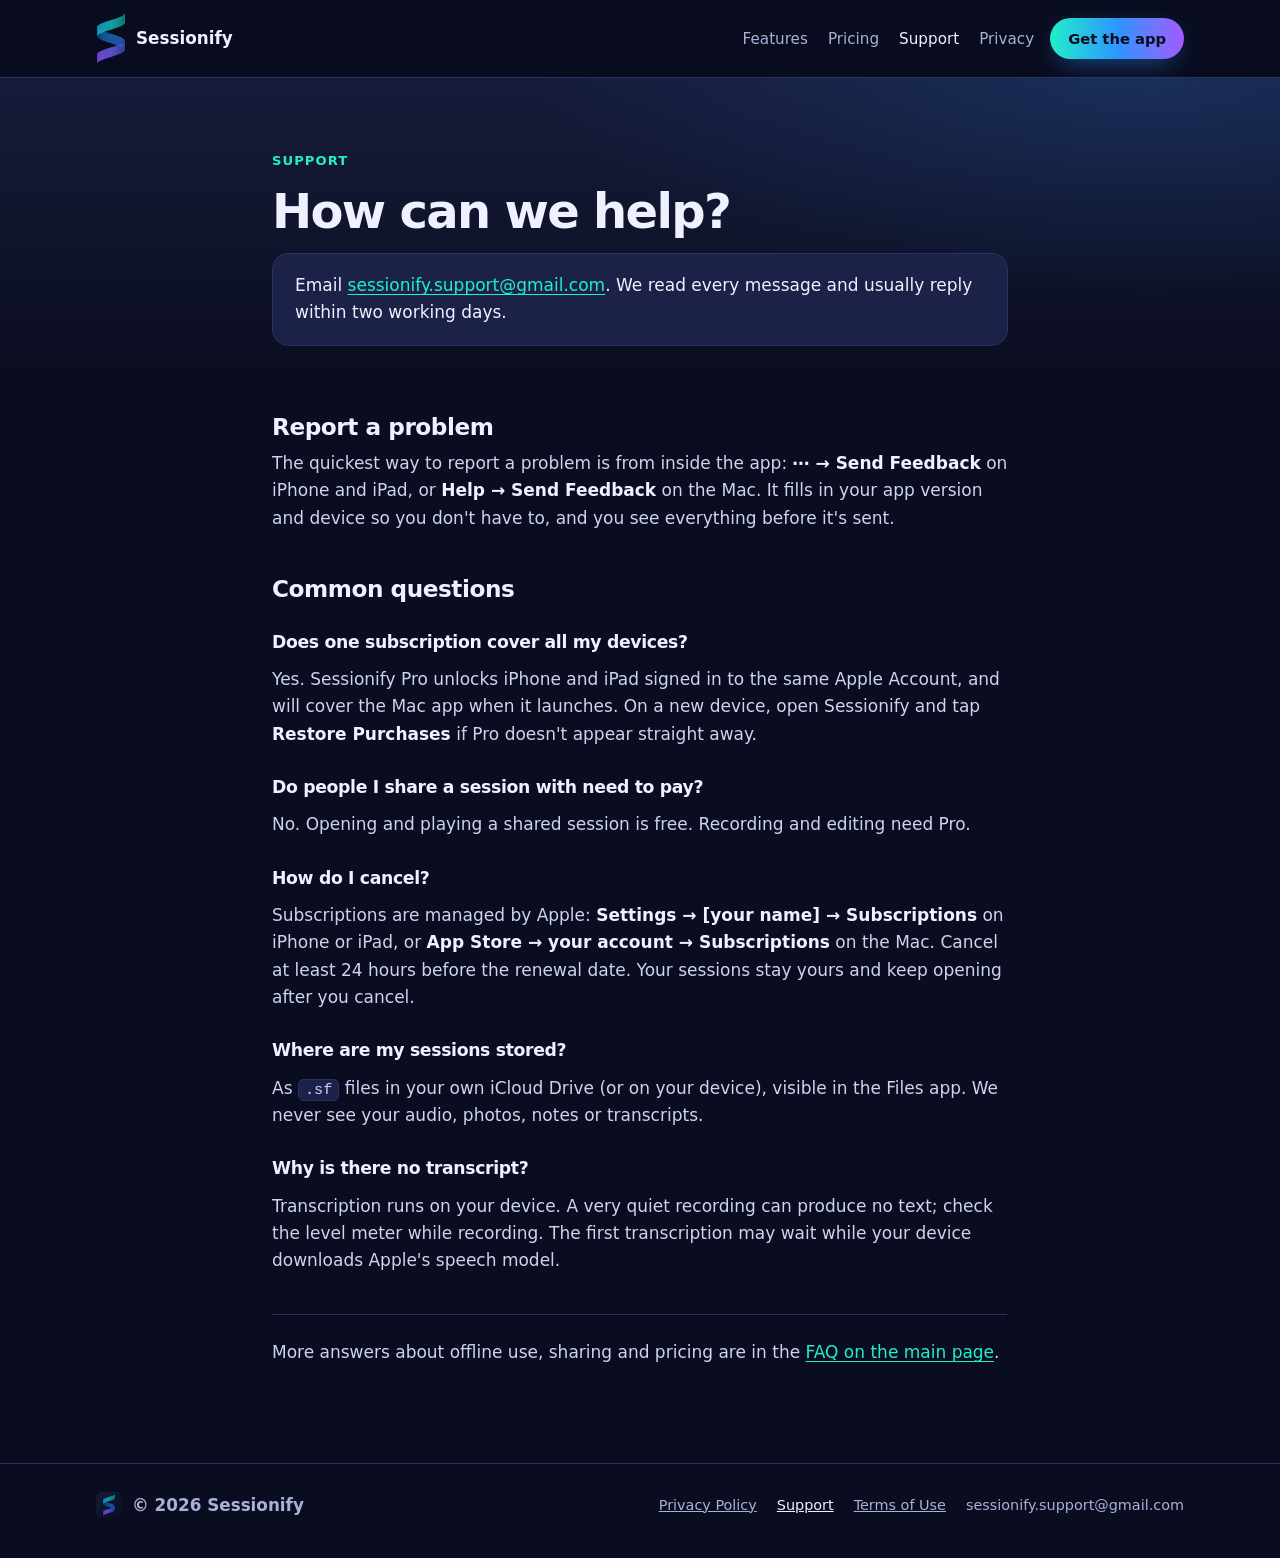
==== support/index.html @ 706d7b44 "Show Mac app as coming soon; iPhone and iPad available now The Mac app is still in App Store review." ====
<!doctype html>
<html lang="en">
<head>
<meta charset="utf-8">
<meta name="viewport" content="width=device-width,initial-scale=1,viewport-fit=cover">
<title>Sessionify Support</title>
<meta name="description" content="Get help with Sessionify, the offline recorder for in-person meetings: contact, subscriptions, sharing and storage.">
<meta name="theme-color" content="#0A0D1F">
<link rel="canonical" href="https://sessionify-app.github.io/landing/support/">
<meta property="og:type" content="website">
<meta property="og:url" content="https://sessionify-app.github.io/landing/support/">
<meta property="og:site_name" content="Sessionify">
<meta property="og:title" content="Sessionify Support">
<meta property="og:description" content="Get help with Sessionify: contact, subscriptions, sharing and storage.">
<meta property="og:image" content="https://sessionify-app.github.io/landing/assets/screenshots/web/mac-01-timeline.jpg">
<meta name="twitter:card" content="summary_large_image">
<meta name="apple-itunes-app" content="app-id=6821321012">
<link rel="icon" href="../assets/logo/sessionify-mark.svg" type="image/svg+xml">
<link rel="alternate icon" href="../assets/logo/sessionify-mark.png" type="image/png">
<link rel="apple-touch-icon" href="../assets/app-icon/icon-ios-1024.png">
<link rel="stylesheet" href="../style.css?v=4">
</head>
<body>

<header class="top">
  <div class="wrap nav">
    <a class="brand" href="../">
      <img src="../assets/logo/sessionify-mark.svg" alt="" width="30" height="30">
      <span>Sessionify</span>
    </a>
    <nav aria-label="Site">
      <a href="../#features">Features</a>
      <a href="../#pricing">Pricing</a>
      <a href="./" aria-current="page">Support</a>
      <a href="../privacy.html">Privacy</a>
    </nav>
    <a class="btn btn-sm" href="https://apps.apple.com/us/app/sessionify/id6821321012" rel="noopener">Get the app</a>
  </div>
</header>

<main>
  <section class="page-hero">
    <div class="wrap doc-wrap">
      <p class="eyebrow">Support</p>
      <h1>How can we help?</h1>
      <div class="card contact">
        <p>Email <a href="mailto:sessionify.support@gmail.com">sessionify.support@gmail.com</a>. We read every message and usually reply within two working days.</p>
      </div>
    </div>
  </section>

  <section class="doc-section">
    <div class="wrap doc-wrap doc">
      <h2>Report a problem</h2>
      <p>The quickest way to report a problem is from inside the app: <strong>⋯ → Send Feedback</strong> on iPhone and iPad, or <strong>Help → Send Feedback</strong> on the Mac. It fills in your app version and device so you don't have to, and you see everything before it's sent.</p>

      <h2>Common questions</h2>
      <h3>Does one subscription cover all my devices?</h3>
      <p>Yes. Sessionify Pro unlocks iPhone and iPad signed in to the same Apple Account, and will cover the Mac app when it launches. On a new device, open Sessionify and tap <strong>Restore Purchases</strong> if Pro doesn't appear straight away.</p>
      <h3>Do people I share a session with need to pay?</h3>
      <p>No. Opening and playing a shared session is free. Recording and editing need Pro.</p>
      <h3>How do I cancel?</h3>
      <p>Subscriptions are managed by Apple: <strong>Settings → [your name] → Subscriptions</strong> on iPhone or iPad, or <strong>App Store → your account → Subscriptions</strong> on the Mac. Cancel at least 24 hours before the renewal date. Your sessions stay yours and keep opening after you cancel.</p>
      <h3>Where are my sessions stored?</h3>
      <p>As <code>.sf</code> files in your own iCloud Drive (or on your device), visible in the Files app. We never see your audio, photos, notes or transcripts.</p>
      <h3>Why is there no transcript?</h3>
      <p>Transcription runs on your device. A very quiet recording can produce no text; check the level meter while recording. The first transcription may wait while your device downloads Apple's speech model.</p>

      <p class="doc-more">More answers about offline use, sharing and pricing are in the <a href="../#faq">FAQ on the main page</a>.</p>
    </div>
  </section>
</main>

<footer class="foot">
  <div class="wrap foot-row">
    <a class="brand" href="../">
      <img src="../assets/logo/sessionify-icon.svg" alt="" width="26" height="26">
      <span>© 2026 Sessionify</span>
    </a>
    <nav aria-label="Footer">
      <a href="../privacy.html">Privacy Policy</a>
      <a href="./" aria-current="page">Support</a>
      <a href="https://www.apple.com/legal/internet-services/itunes/dev/stdeula/">Terms of Use</a>
      <span class="mail">sessionify.support@gmail.com</span>
    </nav>
  </div>
</footer>

</body>
</html>
---- style.css ----
/* Layout: dark navy page, one brand gradient used only for the key word, buttons and the session timeline. */
:root {
  color-scheme: dark;
  --bg: #0A0D1F;
  --bg-raise: #161B3A;
  --panel: #1B2147;
  --line: #2A3163;
  --fg: #EEF1FF;
  --muted: #A9B1D6;
  --teal: #1FF0C8;
  --blue: #2E96FF;
  --violet: #A45BFF;
  --grad: linear-gradient(90deg, var(--teal), var(--blue) 50%, var(--violet));
  --font: -apple-system, BlinkMacSystemFont, "SF Pro Text", Inter, system-ui, sans-serif;
  --display: -apple-system, BlinkMacSystemFont, "SF Pro Display", Inter, system-ui, sans-serif;
  --mono: ui-monospace, "SF Mono", Menlo, monospace;
}

* { box-sizing: border-box; }
[hidden] { display: none !important; }
html { scroll-behavior: smooth; }
@media (prefers-reduced-motion: reduce) { html { scroll-behavior: auto; } }
body { margin: 0; background: var(--bg); color: var(--fg); font: 17px/1.6 var(--font); -webkit-font-smoothing: antialiased; }
img { max-width: 100%; height: auto; display: block; }
a { color: var(--fg); }
a:focus-visible, summary:focus-visible { outline: 2px solid var(--teal); outline-offset: 3px; border-radius: 6px; }
h1, h2, h3, .display { font-family: var(--display); text-wrap: balance; letter-spacing: -0.02em; margin: 0; }
h2 { font-size: clamp(1.6rem, 3.2vw, 2.25rem); line-height: 1.15; }
h3 { font-size: 1.1rem; }
p { margin: 0; }

.wrap {
  max-width: 1120px; margin: 0 auto;
  padding-left: max(16px, env(safe-area-inset-left, 0px));
  padding-right: max(16px, env(safe-area-inset-right, 0px));
}
section { padding-block: clamp(56px, 9vw, 104px); }
.fine { color: var(--muted); font-size: 0.9rem; }
.grad { background: var(--grad); -webkit-background-clip: text; background-clip: text; color: transparent; }

.btn {
  display: inline-block; padding: 14px 24px; border-radius: 999px;
  background: var(--grad); color: #0A0D1F; font-weight: 650; text-decoration: none;
  box-shadow: 0 8px 28px -10px rgba(46, 150, 255, 0.7);
  transition: transform .15s ease, box-shadow .15s ease;
}
.btn:hover { transform: translateY(-1px); box-shadow: 0 12px 32px -10px rgba(164, 91, 255, 0.8); }
@media (prefers-reduced-motion: reduce) { .btn { transition: none; } .btn:hover { transform: none; } }

.btn-sm { padding: 9px 18px; font-size: 0.92rem; }
.btn-ghost { background: transparent; color: var(--fg); box-shadow: inset 0 0 0 1.5px var(--line); }
.btn-ghost:hover { box-shadow: inset 0 0 0 1.5px var(--blue); }
.cta-row { display: flex; flex-wrap: wrap; align-items: center; gap: 14px; }
.cta-row.center { justify-content: center; }
.badge img { height: 50px; width: auto; }

/* Header */
.top { position: sticky; top: env(safe-area-inset-top, 0px); z-index: 20; background: rgba(10, 13, 31, 0.86); backdrop-filter: blur(12px); -webkit-backdrop-filter: blur(12px); border-bottom: 1px solid var(--line); }
body::before { content: ""; position: fixed; inset: 0 0 auto; height: env(safe-area-inset-top, 0px); z-index: 21; background: var(--bg); }
.nav { display: flex; align-items: center; justify-content: space-between; gap: 16px; padding-block: 12px; }
.brand { display: flex; align-items: center; gap: 10px; text-decoration: none; font-weight: 650; font-size: 1.05rem; }
.nav nav { display: flex; gap: 20px; flex-wrap: wrap; }
.nav nav a { color: var(--muted); text-decoration: none; font-size: 0.95rem; }
.nav nav a:hover { color: var(--fg); }
.nav nav { margin-left: auto; }
@media (max-width: 720px) { .nav nav { display: none; } .nav .btn-sm { margin-left: auto; } }

/* Hero */
.hero { background: radial-gradient(90% 80% at 85% 10%, rgba(46,150,255,.18), transparent 60%), linear-gradient(180deg, var(--bg-raise), var(--bg)); padding-block: clamp(40px, 7vw, 88px); overflow: hidden; }
.hero-grid { display: grid; grid-template-columns: 1fr 1.1fr; gap: clamp(28px, 5vw, 64px); align-items: center; }
.hero-copy { min-width: 0; display: grid; gap: 22px; }
.eyebrow { margin: 0; font-family: var(--font); color: var(--teal); font-size: 0.82rem; font-weight: 600; letter-spacing: 0.08em; text-transform: uppercase; }
h1:not(.eyebrow), .display { font-weight: 700; font-size: clamp(2.3rem, 5.2vw, 3.8rem); line-height: 1.04; letter-spacing: -0.035em; }
.lede { color: var(--muted); font-size: clamp(1.05rem, 1.7vw, 1.22rem); max-width: 34em; }
.trust { list-style: none; margin: 0; padding: 0; display: flex; flex-wrap: wrap; gap: 8px 18px; color: var(--muted); font-size: 0.9rem; }
.trust li::before { content: "✓"; color: var(--teal); margin-right: 6px; font-weight: 700; }
.hero-media { position: relative; min-width: 0; padding-bottom: 6%; padding-right: 4%; }
.hero-mac { width: 100%; border-radius: 14px; box-shadow: 0 30px 80px -30px rgba(0,0,0,.8); }
.hero-phone { position: absolute; right: 0; bottom: 0; width: 30%; border-radius: 18px; box-shadow: 0 24px 50px -16px rgba(0,0,0,.85), 0 0 0 1px var(--line); }
@media (max-width: 860px) { .hero-grid { grid-template-columns: 1fr; } }

/* Who */
.who { padding-block: 22px; border-top: 1px solid var(--line); border-bottom: 1px solid var(--line); }
.who-row { display: flex; flex-wrap: wrap; align-items: center; gap: 10px 24px; }
.who-label { color: var(--muted); font-size: 0.82rem; letter-spacing: 0.08em; text-transform: uppercase; font-weight: 600; }
.who ul { list-style: none; margin: 0; padding: 0; display: flex; flex-wrap: wrap; gap: 8px; }
.who li { padding: 6px 14px; border-radius: 999px; background: var(--panel); font-size: 0.92rem; }

/* Problem + timeline */
.problem-text { font-family: var(--display); font-size: clamp(1.3rem, 2.6vw, 1.85rem); line-height: 1.35; max-width: 30em; color: var(--muted); letter-spacing: -0.01em; }
.problem-text strong { color: var(--fg); font-weight: 650; }
.timeline { margin-top: clamp(32px, 5vw, 56px); background: var(--panel); border: 1px solid var(--line); border-radius: 20px; padding: clamp(16px, 3vw, 28px); display: grid; gap: 18px; }
.tl-head { display: flex; justify-content: space-between; gap: 12px; flex-wrap: wrap; font-size: 0.9rem; }
.tl-title { font-weight: 600; }
.tl-now { font-family: var(--mono); color: var(--teal); font-variant-numeric: tabular-nums; }
.tl-track { position: relative; height: 72px; }
.tl-wave { position: absolute; inset: 0; display: flex; align-items: center; gap: 2px; }
.tl-wave i { flex: 1; background: var(--line); border-radius: 2px; min-height: 4px; }
.tl-played { position: absolute; inset: 0 auto 0 0; background: linear-gradient(90deg, rgba(31,240,200,.16), rgba(46,150,255,.2)); border-radius: 8px; }
.tl-mark { position: absolute; top: -6px; width: 12px; height: 12px; margin-left: -6px; border-radius: 50%; background: var(--muted); box-shadow: 0 0 0 3px var(--panel); }
.tl-mark.on { background: var(--teal); }
.tl-head-line { position: absolute; top: -6px; bottom: -6px; width: 2px; margin-left: -1px; background: var(--teal); }
.tl-events { list-style: none; margin: 0; padding: 0; display: grid; grid-template-columns: repeat(4, minmax(0, 1fr)); gap: 12px; }
.tl-events li { display: grid; gap: 2px; padding: 12px 14px; border-radius: 12px; border: 1px solid var(--line); font-size: 0.92rem; color: var(--muted); min-width: 0; }
.tl-events li.on { border-color: var(--teal); color: var(--fg); background: rgba(31, 240, 200, 0.06); }
.tl-events time { font-family: var(--mono); font-variant-numeric: tabular-nums; color: var(--fg); font-size: 0.85rem; }
.tl-events span { font-size: 0.72rem; text-transform: uppercase; letter-spacing: 0.08em; color: var(--blue); font-weight: 600; }
.tl-caption { margin-top: 18px; color: var(--muted); }
@media (max-width: 760px) { .tl-events { grid-template-columns: repeat(2, minmax(0, 1fr)); } }

/* Versus */
.versus { padding-block-start: 0; }
.versus-sub { color: var(--muted); margin-top: 14px; max-width: 46em; font-size: 1.08rem; }
.versus-grid { margin-top: 32px; display: grid; grid-template-columns: 1fr 1fr; gap: 20px; }
.vs-col { border: 1px solid var(--line); border-radius: 20px; padding: 26px 28px; display: grid; gap: 14px; align-content: start; min-width: 0; }
.vs-col h3 { color: var(--muted); }
.vs-col ul { list-style: none; margin: 0; padding: 0; display: grid; gap: 10px; }
.vs-col li { position: relative; padding-left: 26px; color: var(--muted); }
.vs-col li::before { content: "–"; position: absolute; left: 4px; color: var(--muted); }
.vs-col.us { background: var(--panel); border-color: transparent; box-shadow: inset 0 0 0 1.5px var(--teal); }
.vs-col.us h3 { color: var(--fg); }
.vs-col.us li { color: var(--fg); }
.vs-col.us li::before { content: "✓"; left: 0; color: var(--teal); font-weight: 700; }
@media (max-width: 760px) { .versus-grid { grid-template-columns: 1fr; } }

/* Features */
.features { background: var(--bg-raise); }
.feature-grid { display: grid; grid-template-columns: repeat(4, minmax(0, 1fr)); gap: clamp(20px, 3vw, 32px); }
.feature { display: grid; grid-template-rows: auto 1fr; gap: 20px; min-width: 0; }
.feature-text { display: grid; gap: 8px; align-content: start; }
.feature h2 { font-size: 1.3rem; }
.feature p { color: var(--muted); font-size: 0.98rem; }
.feature img { border-radius: 18px; align-self: end; }
@media (max-width: 960px) { .feature-grid { grid-template-columns: repeat(2, minmax(0, 1fr)); row-gap: 56px; } }
@media (max-width: 520px) {
  .feature-grid { grid-template-columns: 1fr; }
  .feature img { max-width: 300px; }
}
.inline-cta { margin-top: clamp(40px, 6vw, 64px); display: flex; flex-wrap: wrap; align-items: center; justify-content: space-between; gap: 16px 24px; padding: 24px 28px; border-radius: 20px; background: var(--panel); border: 1px solid var(--line); }
.inline-cta p { font-family: var(--display); font-size: 1.25rem; font-weight: 600; }

/* Tour */
.tour-head { display: flex; flex-wrap: wrap; align-items: center; justify-content: space-between; gap: 16px; }
.tabs { display: inline-flex; padding: 4px; border-radius: 999px; background: var(--panel); border: 1px solid var(--line); }
.tabs button { font: inherit; font-size: 0.95rem; font-weight: 600; color: var(--muted); background: none; border: 0; padding: 8px 18px; border-radius: 999px; cursor: pointer; }
.tabs button[aria-selected="true"] { background: var(--fg); color: var(--bg); }
.tabs button:focus-visible { outline: 2px solid var(--teal); outline-offset: 2px; }
.tour-sub { color: var(--muted); margin-top: 14px; max-width: 46em; }
.strip { margin-top: 28px; display: flex; gap: 16px; overflow-x: auto; scroll-snap-type: x mandatory; padding-bottom: 12px; overscroll-behavior-x: contain; }
.strip:focus-visible { outline: 2px solid var(--teal); outline-offset: 4px; border-radius: 12px; }
.strip img { flex: 0 0 auto; scroll-snap-align: start; border-radius: 16px; height: auto; }
.strip-phone img { width: min(240px, 62vw); }
.strip-pad img { width: min(340px, 72vw); }
.strip-mac img { width: min(620px, 86vw); border-radius: 12px; }
.strip-hint { margin-top: 10px; }

/* Share */
.share-grid { display: grid; grid-template-columns: 1fr 1.2fr; gap: 24px 48px; align-items: baseline; }
.share p { color: var(--muted); font-size: 1.1rem; max-width: 36em; }
@media (max-width: 760px) { .share-grid { grid-template-columns: 1fr; } }

.share { background: var(--bg-raise); }

/* Privacy */
.privacy { background: radial-gradient(120% 140% at 0% 0%, rgba(31,240,200,.12), transparent 55%), var(--bg); }
.label-chip { display: inline-flex; flex-wrap: wrap; align-items: center; gap: 10px; justify-self: start; padding: 8px 16px 8px 8px; border-radius: 999px; background: var(--panel); border: 1px solid var(--line); font-weight: 650; font-size: 0.98rem !important; }
.label-chip span { padding: 4px 10px; border-radius: 999px; background: var(--bg); color: var(--muted); font-weight: 500; font-size: 0.8rem; }
.privacy-grid { display: grid; grid-template-columns: 1fr 1fr; gap: 24px 48px; align-items: start; }
.privacy-grid > div { display: grid; gap: 14px; }
.privacy p:not(.fine) { font-size: 1.12rem; }
@media (max-width: 760px) { .privacy-grid { grid-template-columns: 1fr; } }

/* Pricing */
.pricing { background: var(--bg-raise); }
.pricing h2 { margin-bottom: 32px; }
.price-grid { display: grid; grid-template-columns: 1.2fr 1fr 1fr; gap: 20px; align-items: stretch; }
.plan { border: 1px solid var(--line); border-radius: 20px; padding: 28px; display: grid; grid-template-rows: auto auto auto auto 1fr auto; gap: 10px; min-width: 0; background: var(--bg); }
.plan:not(.pro) { grid-template-rows: auto auto auto 1fr auto; }
.plan p { color: var(--muted); }
.plan .price { font-family: var(--display); font-size: 2.6rem; font-weight: 700; color: var(--fg); letter-spacing: -0.03em; line-height: 1.1; font-variant-numeric: tabular-nums; }
.plan .price small { font-size: 1rem; font-weight: 500; color: var(--muted); letter-spacing: 0; }
.plan .alt { color: var(--teal); font-weight: 600; }
.plan .muted-alt { color: var(--muted); font-weight: 400; }
.plan ul { margin: 6px 0 0; padding: 0; list-style: none; display: grid; gap: 8px; align-content: start; }
.plan li { padding-left: 24px; position: relative; font-size: 0.96rem; }
.plan li::before { content: "✓"; position: absolute; left: 0; color: var(--teal); font-weight: 700; }
.plan .btn { justify-self: stretch; text-align: center; margin-top: 12px; }
.plan.pro { background: var(--panel); border-color: transparent; box-shadow: inset 0 0 0 1.5px var(--blue), 0 20px 60px -30px rgba(46,150,255,.6); }
.plan-tag { justify-self: start; font-size: 0.75rem; font-weight: 700; letter-spacing: 0.08em; text-transform: uppercase; color: var(--bg) !important; background: var(--grad); padding: 4px 10px; border-radius: 999px; }
.price-note { margin-top: 18px; }
@media (max-width: 900px) { .price-grid { grid-template-columns: 1fr; } }

/* FAQ */
.faq h2 { margin-bottom: 24px; }
.faq-list { display: grid; max-width: 760px; }
details { border-bottom: 1px solid var(--line); }
summary { cursor: pointer; list-style: none; padding: 18px 32px 18px 0; font-weight: 600; position: relative; }
summary::-webkit-details-marker { display: none; }
summary::after { content: "+"; position: absolute; right: 4px; top: 14px; font-size: 1.4rem; color: var(--muted); font-weight: 400; }
details[open] summary::after { content: "−"; }
details p { color: var(--muted); padding-bottom: 18px; max-width: 62ch; }

/* Final */
.final { background: radial-gradient(70% 90% at 50% 100%, rgba(164,91,255,.18), transparent 70%), var(--bg-raise); }
.final-inner { display: grid; justify-items: center; text-align: center; gap: 20px; }
.final h2 { max-width: 18em; }
.final-sub { color: var(--muted); }
.icons { display: flex; gap: 16px; align-items: center; }
.icons img { width: 88px; height: 88px; border-radius: 20px; }

/* Mobile download dock */
.dock { display: none; }
@media (max-width: 720px) {
  .dock {
    display: flex; align-items: center; gap: 12px;
    position: fixed; left: 0; right: 0; bottom: 0; z-index: 30;
    padding-top: 10px;
    padding-bottom: calc(10px + env(safe-area-inset-bottom, 0px));
    padding-left: max(16px, env(safe-area-inset-left, 0px));
    padding-right: max(16px, env(safe-area-inset-right, 0px));
    background: rgba(22, 27, 58, 0.94); backdrop-filter: blur(12px); -webkit-backdrop-filter: blur(12px);
    border-top: 1px solid var(--line);
  }
  .dock img { width: 40px; height: 40px; border-radius: 10px; }
  .dock-text { display: grid; line-height: 1.25; min-width: 0; flex: 1; }
  .dock-text span { color: var(--muted); font-size: 0.8rem; }
  body { padding-bottom: 76px; }
}

/* Footer */
.foot { border-top: 1px solid var(--line); padding-block: 28px 40px; color: var(--muted); font-size: 0.9rem; }
.foot-row { display: flex; justify-content: space-between; align-items: center; gap: 16px; flex-wrap: wrap; }
.foot nav { display: flex; gap: 20px; flex-wrap: wrap; }
.foot a { color: var(--muted); }
.foot a:hover { color: var(--fg); }
.mail { user-select: all; }

/* Support and policy pages (site root) */
.nav nav a[aria-current="page"], .foot a[aria-current="page"] { color: var(--fg); }
.page-hero { background: radial-gradient(80% 120% at 90% 0%, rgba(46,150,255,.16), transparent 60%), linear-gradient(180deg, var(--bg-raise), var(--bg)); padding-block: clamp(40px, 7vw, 72px) clamp(28px, 4vw, 40px); }
.doc-wrap { max-width: 768px; }
.page-hero .doc-wrap { display: grid; gap: 16px; }
.page-hero h1 { font-size: clamp(2rem, 4.4vw, 3rem); }
.card { background: var(--panel); border: 1px solid var(--line); border-radius: 16px; padding: 18px 22px; }
.card p { color: var(--fg); }
.doc-section { padding-block: 8px clamp(56px, 8vw, 96px); }
.doc h2 { font-size: 1.45rem; margin-top: 44px; }
.doc h3 { font-size: 1.08rem; margin-top: 26px; }
.doc p { color: #CDD3F0; margin-top: 10px; max-width: 68ch; }
.doc strong { color: var(--fg); }
.doc a, .card a { color: var(--teal); text-underline-offset: 3px; }
.doc code { font-family: var(--mono); font-size: 0.9em; background: var(--panel); border: 1px solid var(--line); padding: 1px 6px; border-radius: 6px; }
.doc-more { margin-top: 40px !important; padding-top: 24px; border-top: 1px solid var(--line); }
.doc > h2:first-child { margin-top: 20px; }

/* iPad hero and Mac coming-soon */
.hero-pad { width: 74%; }
.tabs .soon { font-size: 0.68rem; font-weight: 700; letter-spacing: 0.06em; text-transform: uppercase; padding: 2px 7px; margin-left: 4px; border-radius: 999px; background: var(--grad); color: var(--bg); vertical-align: 2px; }
.soon-card { flex: 0 0 auto; scroll-snap-align: start; width: min(280px, 72vw); display: grid; align-content: center; justify-items: start; gap: 10px; padding: 28px; border-radius: 16px; background: var(--panel); border: 1px solid var(--line); }
.soon-card img { width: 72px; height: 72px; border-radius: 16px; }
.soon-card strong { font-family: var(--display); font-size: 1.2rem; }
.soon-card span { color: var(--muted); font-size: 0.95rem; }
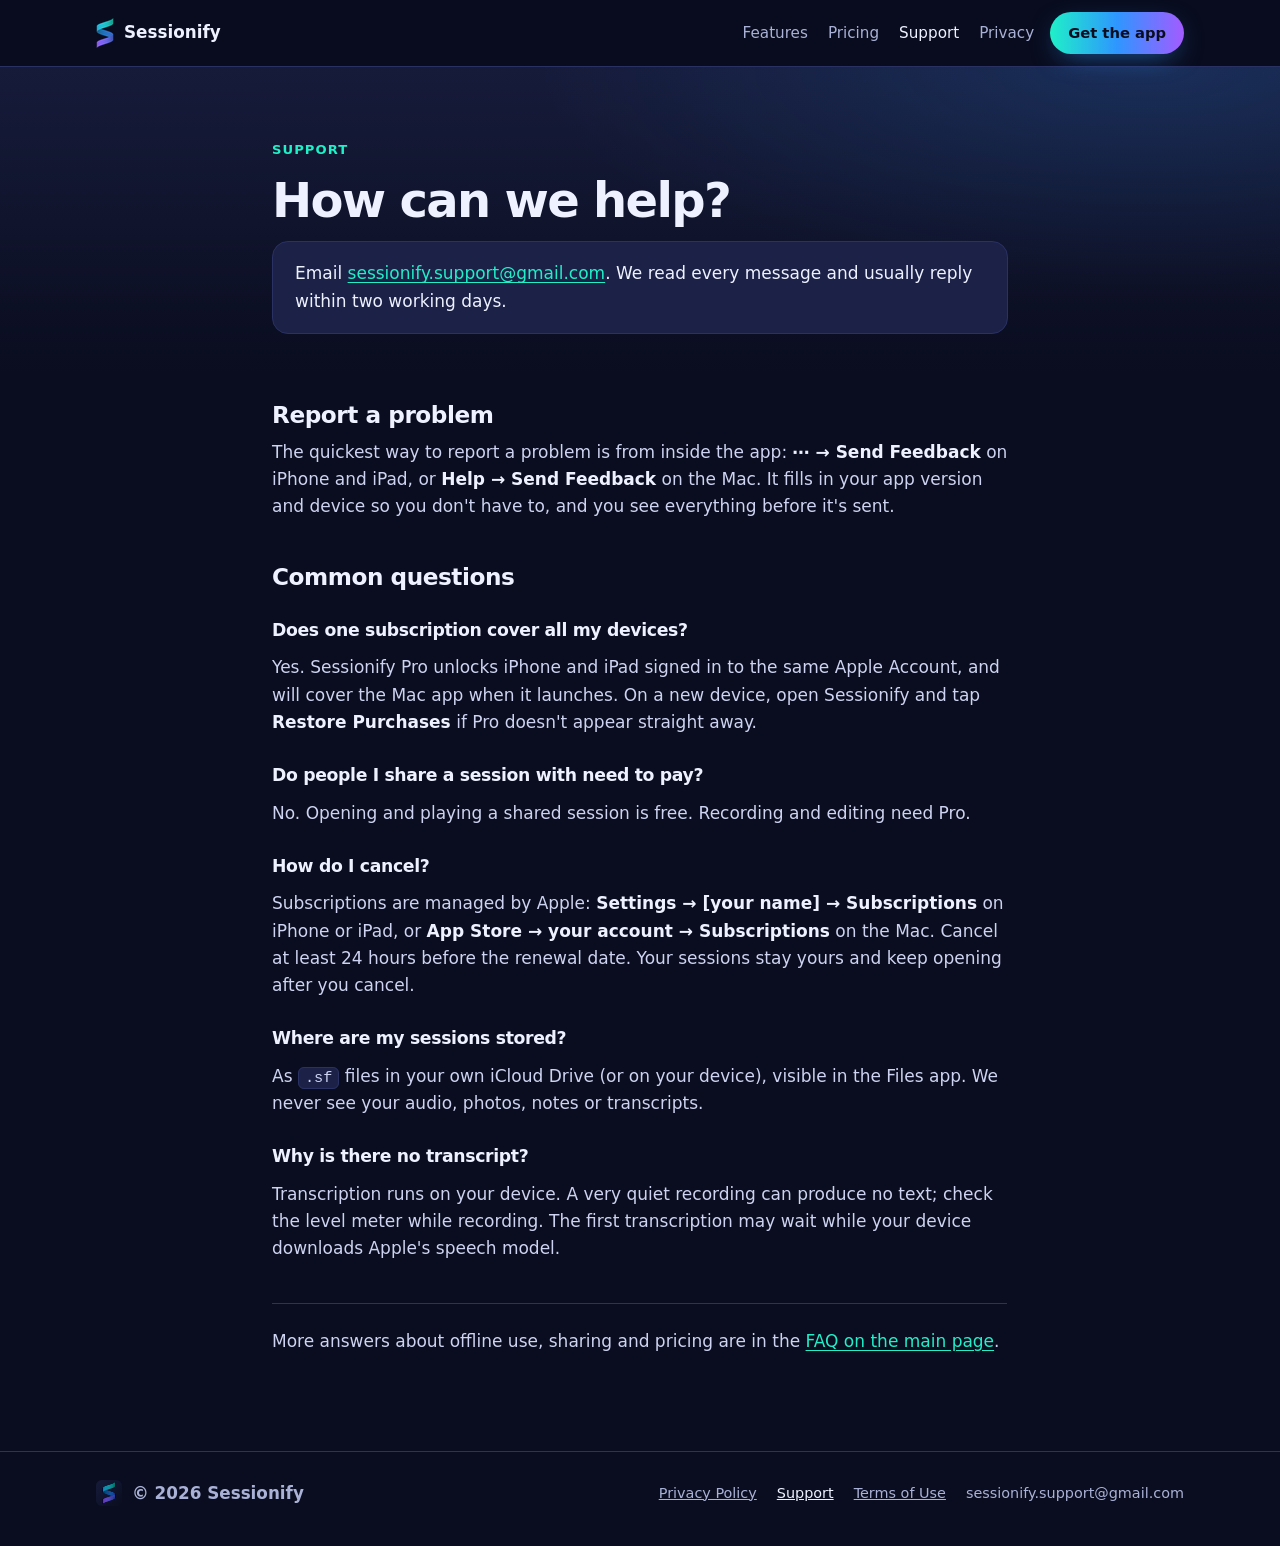
==== commit 3c78979d: "Use crisp PNG header logo instead of the striped SVG The mark SVG is built from 240 thin strips, whi" ====
--- a/support/index.html
+++ b/support/index.html
@@ -18,14 +18,14 @@
 <link rel="icon" href="../assets/logo/sessionify-mark.svg" type="image/svg+xml">
 <link rel="alternate icon" href="../assets/logo/sessionify-mark.png" type="image/png">
 <link rel="apple-touch-icon" href="../assets/app-icon/icon-ios-1024.png">
-<link rel="stylesheet" href="../style.css?v=4">
+<link rel="stylesheet" href="../style.css?v=7">
 </head>
 <body>
 
 <header class="top">
   <div class="wrap nav">
     <a class="brand" href="../">
-      <img src="../assets/logo/sessionify-mark.svg" alt="" width="30" height="30">
+      <img src="../assets/logo/sessionify-mark-32.png" srcset="../assets/logo/sessionify-mark-64.png 2x, ../assets/logo/sessionify-mark-96.png 3x" alt="" width="18" height="32">
       <span>Sessionify</span>
     </a>
     <nav aria-label="Site">
--- a/style.css
+++ b/style.css
@@ -74,9 +74,9 @@
 .lede { color: var(--muted); font-size: clamp(1.05rem, 1.7vw, 1.22rem); max-width: 34em; }
 .trust { list-style: none; margin: 0; padding: 0; display: flex; flex-wrap: wrap; gap: 8px 18px; color: var(--muted); font-size: 0.9rem; }
 .trust li::before { content: "✓"; color: var(--teal); margin-right: 6px; font-weight: 700; }
-.hero-media { position: relative; min-width: 0; padding-bottom: 6%; padding-right: 4%; }
-.hero-mac { width: 100%; border-radius: 14px; box-shadow: 0 30px 80px -30px rgba(0,0,0,.8); }
-.hero-phone { position: absolute; right: 0; bottom: 0; width: 30%; border-radius: 18px; box-shadow: 0 24px 50px -16px rgba(0,0,0,.85), 0 0 0 1px var(--line); }
+.hero-media { position: relative; min-width: 0; padding-bottom: 3%; max-width: 620px; justify-self: center; width: 100%; }
+.hero-pad { width: 82%; filter: drop-shadow(0 30px 40px rgba(0, 0, 0, 0.55)); }
+.hero-phone { position: absolute; right: 0; bottom: 0; width: 34%; filter: drop-shadow(0 24px 30px rgba(0, 0, 0, 0.6)); }
 @media (max-width: 860px) { .hero-grid { grid-template-columns: 1fr; } }
 
 /* Who */
@@ -163,8 +163,6 @@
 
 /* Privacy */
 .privacy { background: radial-gradient(120% 140% at 0% 0%, rgba(31,240,200,.12), transparent 55%), var(--bg); }
-.label-chip { display: inline-flex; flex-wrap: wrap; align-items: center; gap: 10px; justify-self: start; padding: 8px 16px 8px 8px; border-radius: 999px; background: var(--panel); border: 1px solid var(--line); font-weight: 650; font-size: 0.98rem !important; }
-.label-chip span { padding: 4px 10px; border-radius: 999px; background: var(--bg); color: var(--muted); font-weight: 500; font-size: 0.8rem; }
 .privacy-grid { display: grid; grid-template-columns: 1fr 1fr; gap: 24px 48px; align-items: start; }
 .privacy-grid > div { display: grid; gap: 14px; }
 .privacy p:not(.fine) { font-size: 1.12rem; }
@@ -254,9 +252,30 @@
 .doc > h2:first-child { margin-top: 20px; }
 
 /* iPad hero and Mac coming-soon */
-.hero-pad { width: 74%; }
 .tabs .soon { font-size: 0.68rem; font-weight: 700; letter-spacing: 0.06em; text-transform: uppercase; padding: 2px 7px; margin-left: 4px; border-radius: 999px; background: var(--grad); color: var(--bg); vertical-align: 2px; }
 .soon-card { flex: 0 0 auto; scroll-snap-align: start; width: min(280px, 72vw); display: grid; align-content: center; justify-items: start; gap: 10px; padding: 28px; border-radius: 16px; background: var(--panel); border: 1px solid var(--line); }
 .soon-card img { width: 72px; height: 72px; border-radius: 16px; }
 .soon-card strong { font-family: var(--display); font-size: 1.2rem; }
 .soon-card span { color: var(--muted); font-size: 0.95rem; }
+.strip-mac img.mac-window { border-radius: 0; filter: drop-shadow(0 0 1px rgba(255, 255, 255, 0.35)) drop-shadow(0 20px 36px rgba(0, 0, 0, 0.5)); align-self: center; }
+@media (max-width: 720px) {
+  .dock { transition: transform .25s ease; }
+  body.hero-in-view .dock { transform: translateY(110%); }
+}
+@media (prefers-reduced-motion: reduce) { .dock { transition: none; } }
+.platforms { color: var(--muted); font-size: 0.95rem; margin-top: -6px; }
+.platforms strong { color: var(--fg); font-weight: 600; }
+.dock-text span { white-space: nowrap; overflow: hidden; text-overflow: ellipsis; }
+@media (max-width: 380px) { .dock img { display: none; } }
+.badge-lg img { height: 56px; width: auto; }
+.badge { display: inline-block; border-radius: 10px; transition: transform .15s ease; }
+.badge:hover { transform: translateY(-1px); }
+.badge:focus-visible { outline: 2px solid var(--teal); outline-offset: 3px; }
+@media (prefers-reduced-motion: reduce) { .badge { transition: none; } .badge:hover { transform: none; } }
+.privacy-label { display: flex; align-items: flex-start; gap: 16px; padding: 18px 20px; border-radius: 16px; background: var(--panel); border: 1px solid var(--line); max-width: 30rem; }
+.privacy-label svg { flex: 0 0 auto; color: var(--teal); margin-top: 2px; }
+.privacy-label div { display: grid; gap: 2px; min-width: 0; }
+.privacy .privacy-label p { font-size: 0.92rem; margin: 0; }
+.privacy .privacy-label .pl-kicker { color: var(--muted); font-size: 0.75rem; letter-spacing: 0.06em; text-transform: uppercase; font-weight: 600; }
+.privacy .privacy-label .pl-title { color: var(--fg); font-family: var(--display); font-size: 1.15rem; font-weight: 700; }
+.privacy .privacy-label .pl-body { color: var(--muted); }
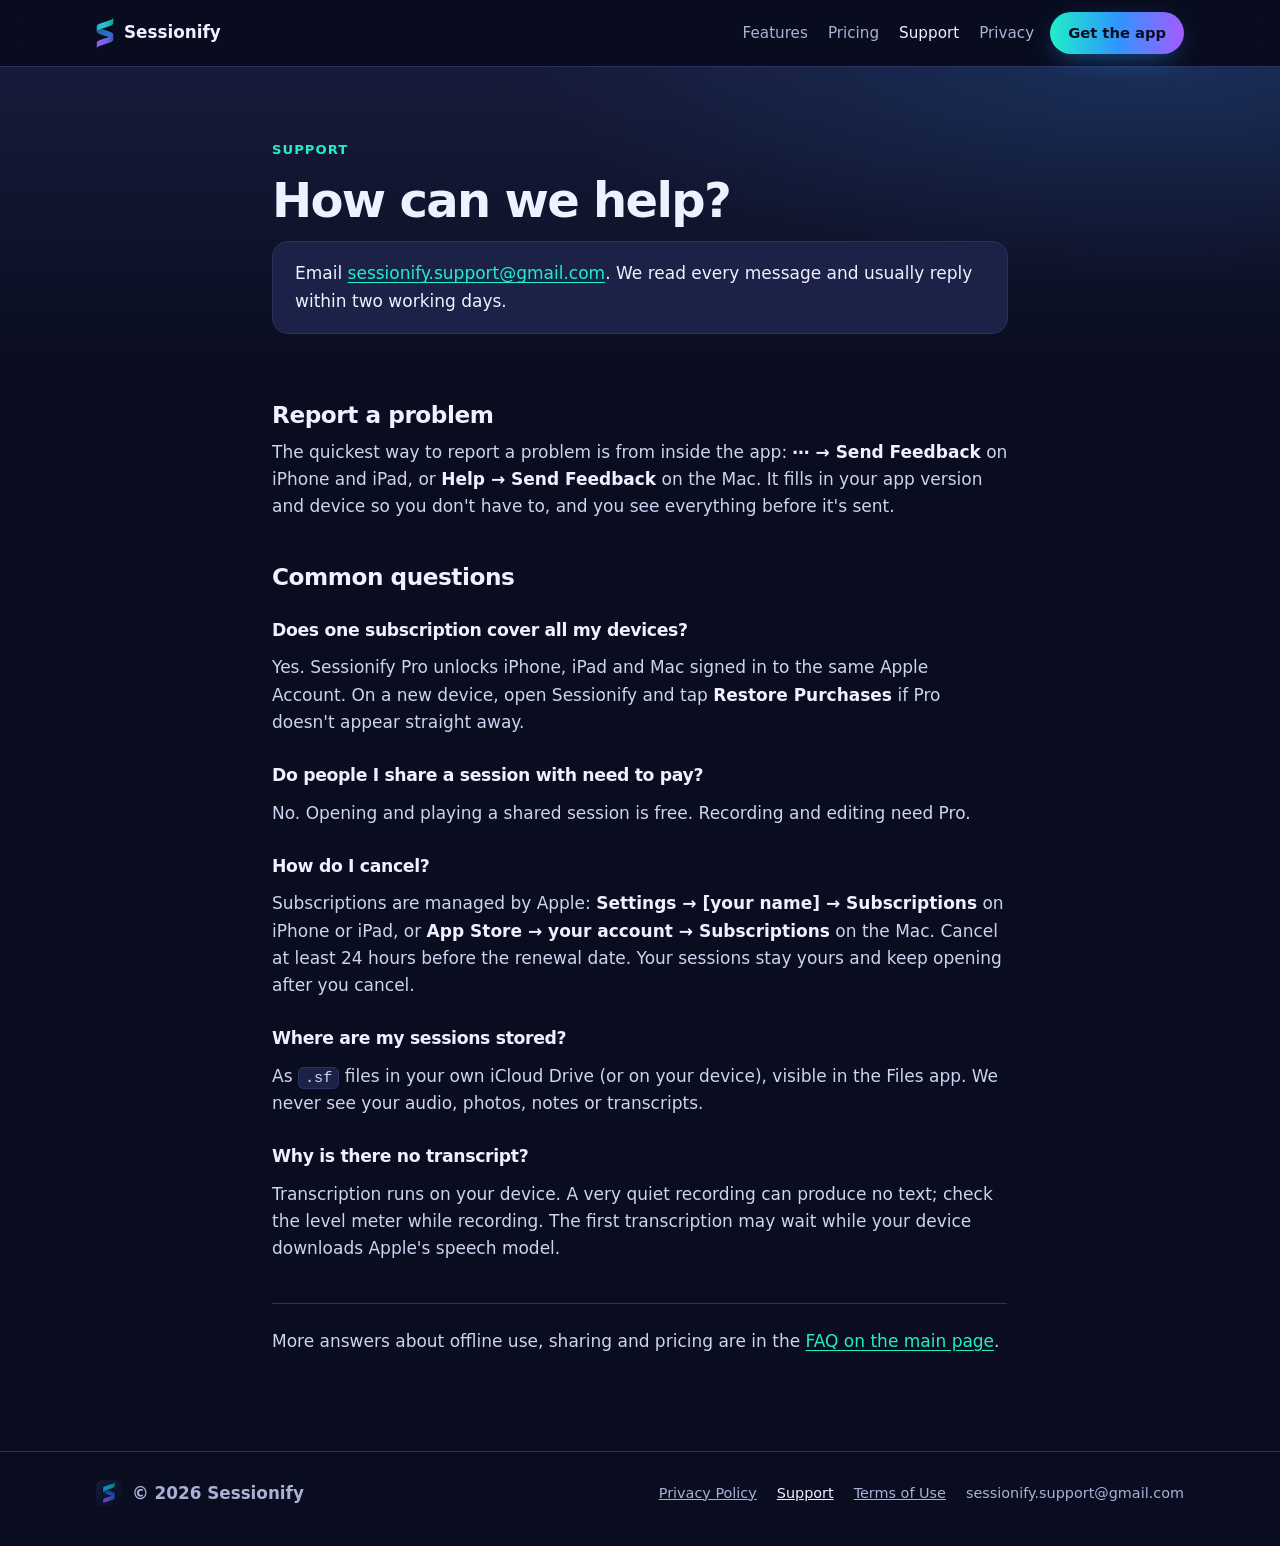
==== commit 5f5db33a: "Mac app is live: show iPhone, iPad and Mac as available Replace every "Mac coming soon" with Mac ava" ====
--- a/support/index.html
+++ b/support/index.html
@@ -56,7 +56,7 @@
 
       <h2>Common questions</h2>
       <h3>Does one subscription cover all my devices?</h3>
-      <p>Yes. Sessionify Pro unlocks iPhone and iPad signed in to the same Apple Account, and will cover the Mac app when it launches. On a new device, open Sessionify and tap <strong>Restore Purchases</strong> if Pro doesn't appear straight away.</p>
+      <p>Yes. Sessionify Pro unlocks iPhone, iPad and Mac signed in to the same Apple Account. On a new device, open Sessionify and tap <strong>Restore Purchases</strong> if Pro doesn't appear straight away.</p>
       <h3>Do people I share a session with need to pay?</h3>
       <p>No. Opening and playing a shared session is free. Recording and editing need Pro.</p>
       <h3>How do I cancel?</h3>
--- a/style.css
+++ b/style.css
@@ -252,7 +252,6 @@
 .doc > h2:first-child { margin-top: 20px; }
 
 /* iPad hero and Mac coming-soon */
-.tabs .soon { font-size: 0.68rem; font-weight: 700; letter-spacing: 0.06em; text-transform: uppercase; padding: 2px 7px; margin-left: 4px; border-radius: 999px; background: var(--grad); color: var(--bg); vertical-align: 2px; }
 .soon-card { flex: 0 0 auto; scroll-snap-align: start; width: min(280px, 72vw); display: grid; align-content: center; justify-items: start; gap: 10px; padding: 28px; border-radius: 16px; background: var(--panel); border: 1px solid var(--line); }
 .soon-card img { width: 72px; height: 72px; border-radius: 16px; }
 .soon-card strong { font-family: var(--display); font-size: 1.2rem; }
